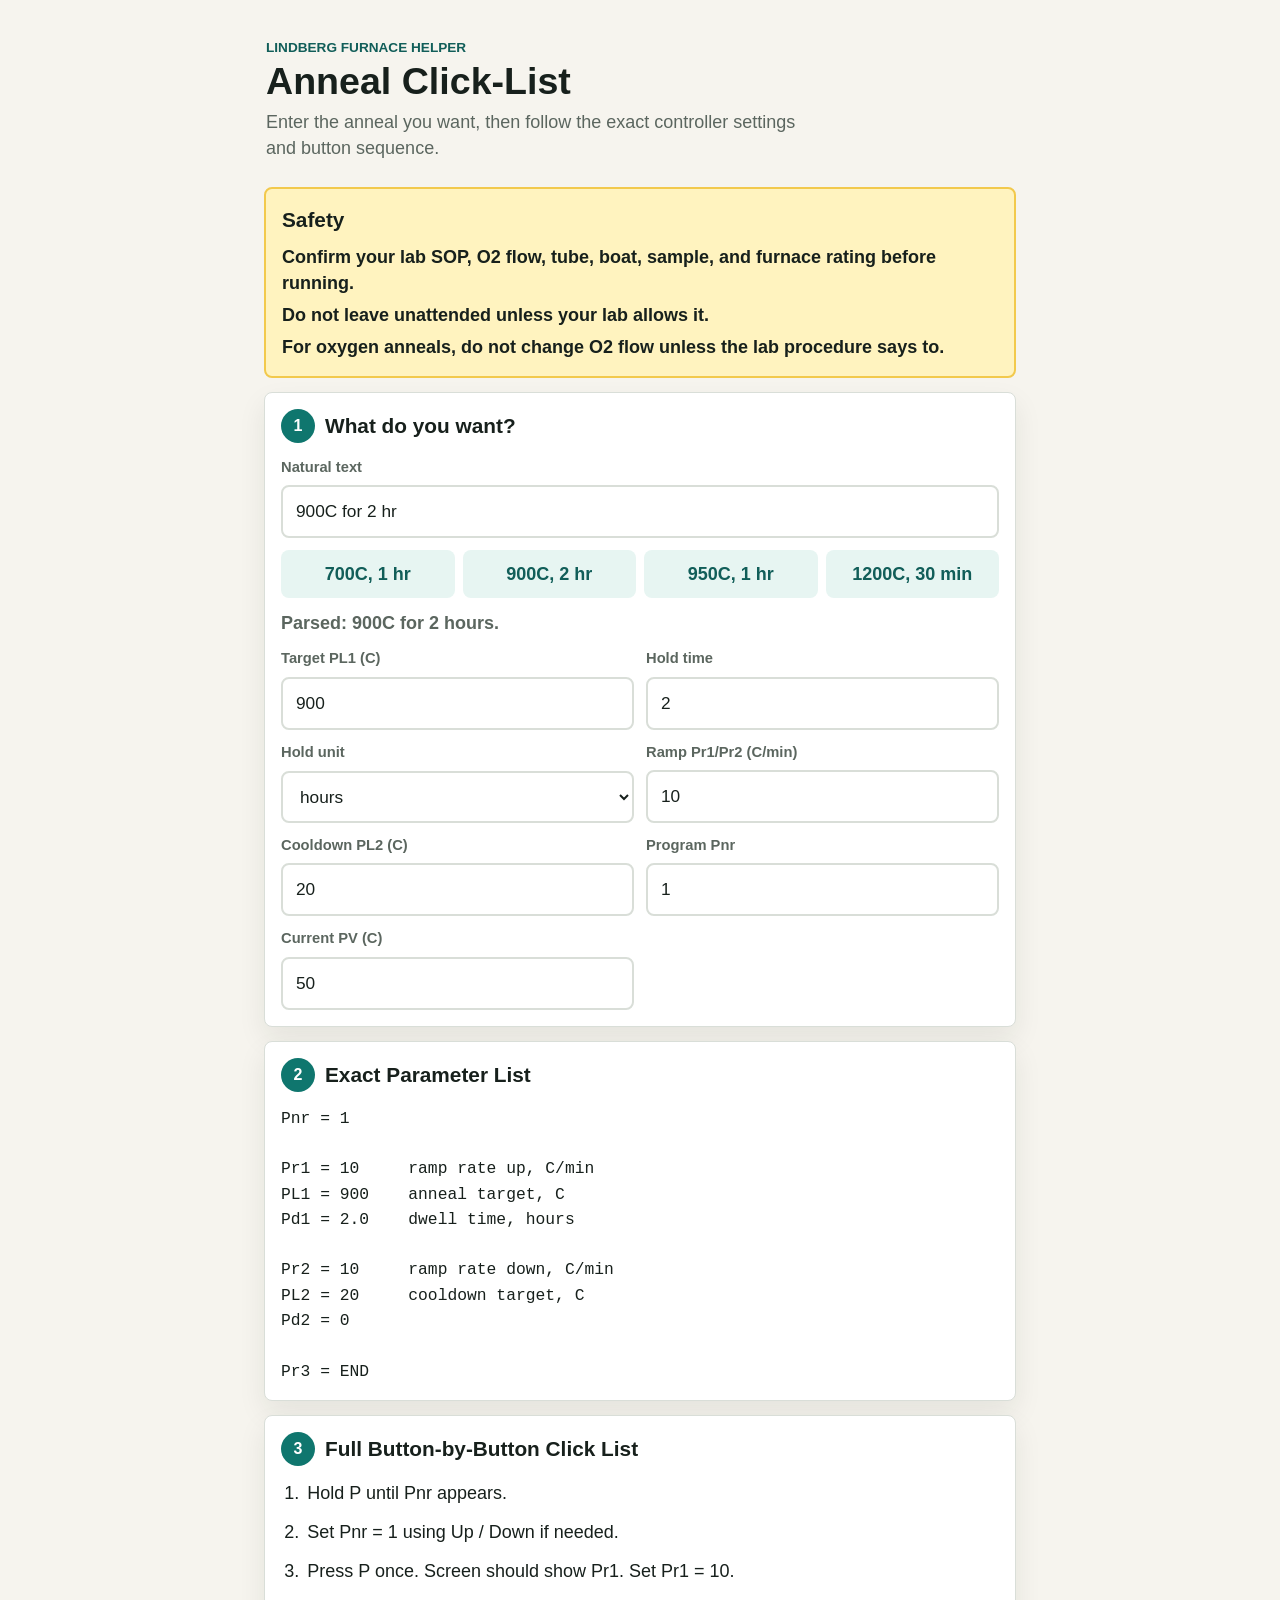
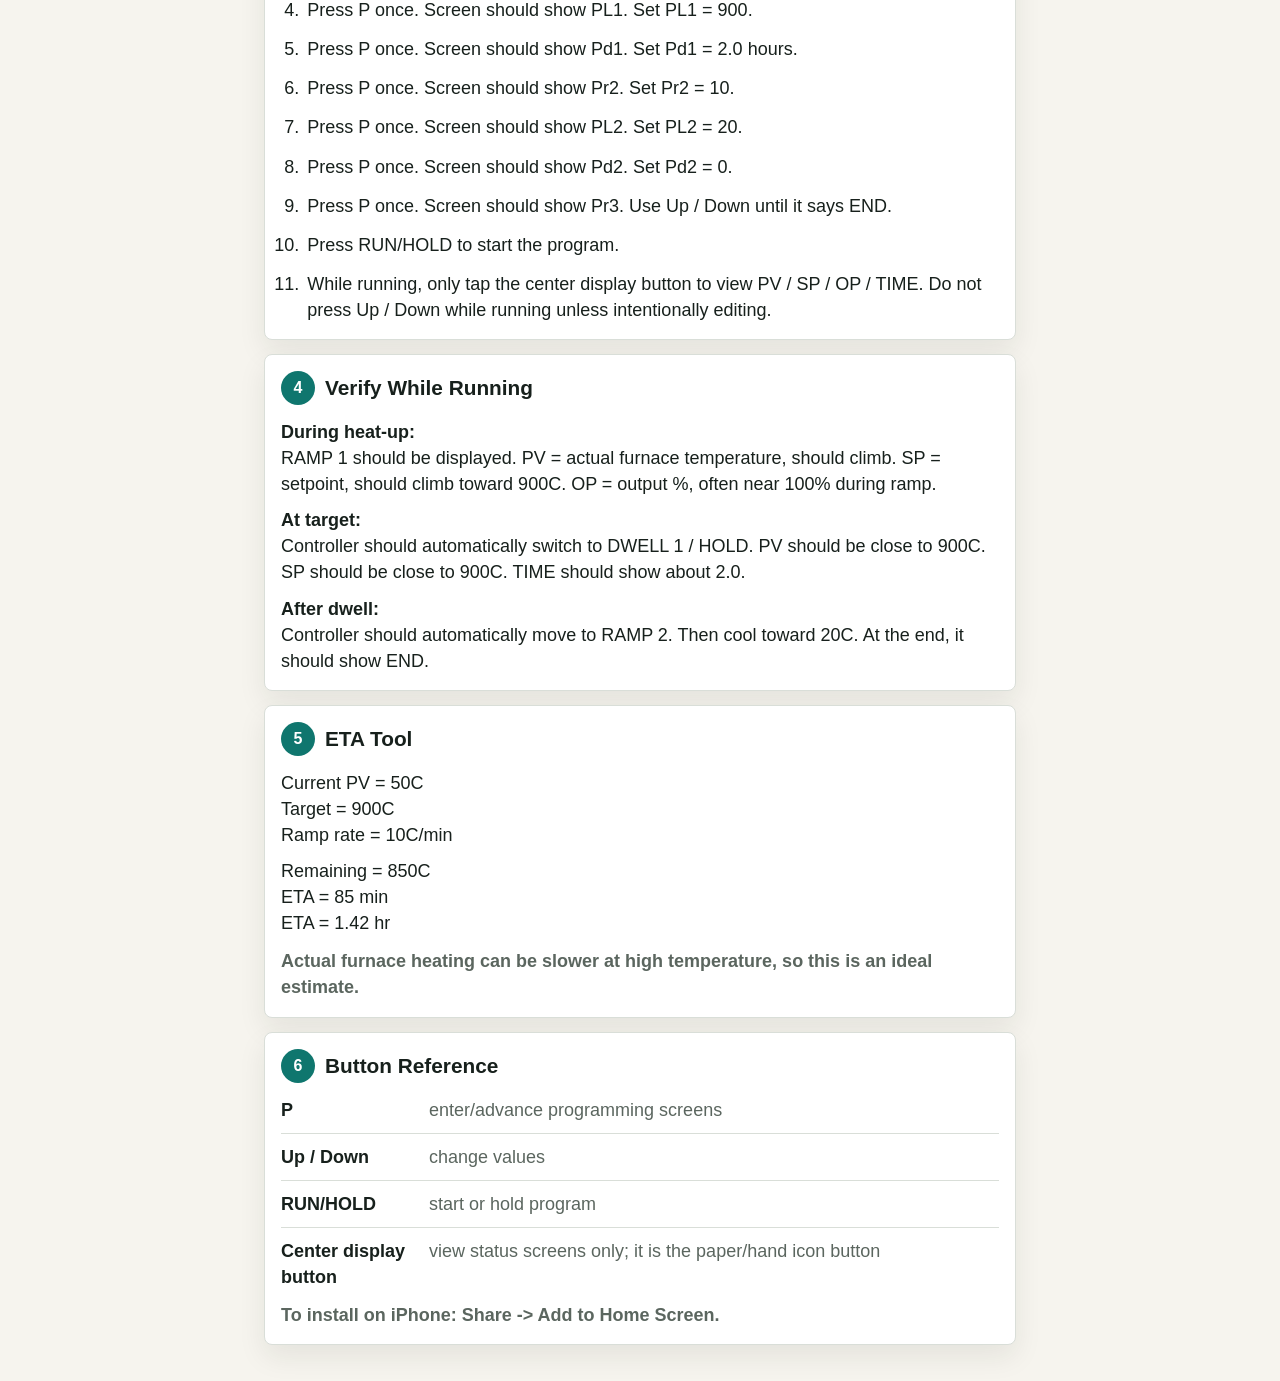
==== index.html @ ae01cc71 "Add anneal click-list app" ====
<!doctype html>
<html lang="en">
  <head>
    <meta charset="utf-8">
    <meta name="viewport" content="width=device-width, initial-scale=1, viewport-fit=cover">
    <meta name="theme-color" content="#f7c948">
    <meta name="apple-mobile-web-app-capable" content="yes">
    <meta name="apple-mobile-web-app-title" content="Anneal List">
    <meta name="apple-mobile-web-app-status-bar-style" content="default">
    <title>Anneal Click-List</title>
    <link rel="manifest" href="manifest.json">
    <link rel="stylesheet" href="style.css">
  </head>
  <body>
    <main class="app-shell">
      <header class="page-header">
        <p class="eyebrow">Lindberg furnace helper</p>
        <h1>Anneal Click-List</h1>
        <p class="subtitle">Enter the anneal you want, then follow the exact controller settings and button sequence.</p>
      </header>

      <section class="safety-box" aria-label="Safety warning">
        <h2>Safety</h2>
        <p>Confirm your lab SOP, O2 flow, tube, boat, sample, and furnace rating before running.</p>
        <p>Do not leave unattended unless your lab allows it.</p>
        <p>For oxygen anneals, do not change O2 flow unless the lab procedure says to.</p>
      </section>

      <section class="section-card" aria-labelledby="want-heading">
        <div class="section-heading">
          <span class="section-number">1</span>
          <h2 id="want-heading">What do you want?</h2>
        </div>

        <label class="field field-wide" for="naturalInput">
          <span>Natural text</span>
          <input id="naturalInput" type="text" inputmode="text" autocomplete="off" placeholder="900C for 2 hr">
        </label>

        <div class="preset-grid" aria-label="Quick presets">
          <button type="button" class="preset" data-preset-temp="700" data-preset-time="1" data-preset-unit="hours">700C, 1 hr</button>
          <button type="button" class="preset" data-preset-temp="900" data-preset-time="2" data-preset-unit="hours">900C, 2 hr</button>
          <button type="button" class="preset" data-preset-temp="950" data-preset-time="1" data-preset-unit="hours">950C, 1 hr</button>
          <button type="button" class="preset" data-preset-temp="1200" data-preset-time="30" data-preset-unit="minutes">1200C, 30 min</button>
        </div>

        <div id="parseStatus" class="status-note" role="status" aria-live="polite"></div>

        <div class="manual-grid">
          <label class="field" for="targetTemp">
            <span>Target PL1 (C)</span>
            <input id="targetTemp" type="number" inputmode="decimal" min="0" step="1">
          </label>

          <label class="field" for="holdTime">
            <span>Hold time</span>
            <input id="holdTime" type="number" inputmode="decimal" min="0" step="0.1">
          </label>

          <label class="field" for="holdUnit">
            <span>Hold unit</span>
            <select id="holdUnit">
              <option value="hours">hours</option>
              <option value="minutes">minutes</option>
            </select>
          </label>

          <label class="field" for="rampRate">
            <span>Ramp Pr1/Pr2 (C/min)</span>
            <input id="rampRate" type="number" inputmode="decimal" min="0" step="0.1">
          </label>

          <label class="field" for="cooldownTarget">
            <span>Cooldown PL2 (C)</span>
            <input id="cooldownTarget" type="number" inputmode="decimal" step="1">
          </label>

          <label class="field" for="programNumber">
            <span>Program Pnr</span>
            <input id="programNumber" type="number" inputmode="numeric" min="1" step="1">
          </label>

          <label class="field" for="currentPv">
            <span>Current PV (C)</span>
            <input id="currentPv" type="number" inputmode="decimal" step="1">
          </label>
        </div>
      </section>

      <section id="warnings" class="warning-list" aria-live="polite"></section>

      <section class="section-card" aria-labelledby="params-heading">
        <div class="section-heading">
          <span class="section-number">2</span>
          <h2 id="params-heading">Exact Parameter List</h2>
        </div>
        <pre id="parameterList" class="parameter-output"></pre>
        <div id="conversionNote" class="conversion-note"></div>
      </section>

      <section class="section-card" aria-labelledby="click-heading">
        <div class="section-heading">
          <span class="section-number">3</span>
          <h2 id="click-heading">Full Button-by-Button Click List</h2>
        </div>
        <ol id="clickList" class="click-list"></ol>
      </section>

      <section class="section-card" aria-labelledby="verify-heading">
        <div class="section-heading">
          <span class="section-number">4</span>
          <h2 id="verify-heading">Verify While Running</h2>
        </div>
        <div id="verifyList" class="verify-copy"></div>
      </section>

      <section class="section-card" aria-labelledby="eta-heading">
        <div class="section-heading">
          <span class="section-number">5</span>
          <h2 id="eta-heading">ETA Tool</h2>
        </div>
        <div id="etaOutput" class="eta-output"></div>
        <p class="plain-note">Actual furnace heating can be slower at high temperature, so this is an ideal estimate.</p>
      </section>

      <section class="section-card" aria-labelledby="reference-heading">
        <div class="section-heading">
          <span class="section-number">6</span>
          <h2 id="reference-heading">Button Reference</h2>
        </div>
        <dl class="button-reference">
          <div><dt>P</dt><dd>enter/advance programming screens</dd></div>
          <div><dt>Up / Down</dt><dd>change values</dd></div>
          <div><dt>RUN/HOLD</dt><dd>start or hold program</dd></div>
          <div><dt>Center display button</dt><dd>view status screens only; it is the paper/hand icon button</dd></div>
        </dl>
        <p class="home-note">To install on iPhone: Share -> Add to Home Screen.</p>
      </section>
    </main>

    <script src="script.js"></script>
  </body>
</html>
---- style.css ----
:root {
  color-scheme: light;
  --bg: #f6f4ee;
  --surface: #ffffff;
  --ink: #17201c;
  --muted: #5b665f;
  --border: #d9ded8;
  --accent: #0f766e;
  --accent-dark: #115e59;
  --yellow: #fff3bf;
  --yellow-border: #f2c94c;
  --warn: #8a3b12;
  --warn-bg: #fff1e8;
  --shadow: 0 12px 28px rgba(23, 32, 28, 0.08);
}

* {
  box-sizing: border-box;
}

html {
  -webkit-text-size-adjust: 100%;
}

body {
  margin: 0;
  background: var(--bg);
  color: var(--ink);
  font-family: -apple-system, BlinkMacSystemFont, "Segoe UI", Roboto, Arial, sans-serif;
  font-size: 18px;
  line-height: 1.45;
}

button,
input,
select {
  font: inherit;
}

button {
  min-height: 48px;
  border: 0;
  cursor: pointer;
}

.app-shell {
  width: min(100%, 780px);
  margin: 0 auto;
  padding: 18px 14px calc(36px + env(safe-area-inset-bottom));
}

.page-header {
  padding: 10px 2px 12px;
}

.eyebrow {
  margin: 0 0 4px;
  color: var(--accent-dark);
  font-size: 0.85rem;
  font-weight: 800;
  text-transform: uppercase;
}

h1,
h2,
p {
  margin-top: 0;
}

h1 {
  margin-bottom: 8px;
  font-size: 2.35rem;
  line-height: 1.05;
  letter-spacing: 0;
}

h2 {
  margin-bottom: 0;
  font-size: 1.3rem;
  letter-spacing: 0;
}

.subtitle {
  max-width: 34rem;
  margin-bottom: 0;
  color: var(--muted);
}

.safety-box,
.section-card,
.warning-list {
  margin-top: 14px;
  border-radius: 8px;
}

.safety-box {
  padding: 16px;
  border: 2px solid var(--yellow-border);
  background: var(--yellow);
}

.safety-box h2 {
  margin-bottom: 8px;
}

.safety-box p {
  margin-bottom: 6px;
  font-weight: 650;
}

.safety-box p:last-child {
  margin-bottom: 0;
}

.section-card {
  padding: 16px;
  border: 1px solid var(--border);
  background: var(--surface);
  box-shadow: var(--shadow);
}

.section-heading {
  display: flex;
  align-items: center;
  gap: 10px;
  margin-bottom: 14px;
}

.section-number {
  display: inline-grid;
  flex: 0 0 34px;
  width: 34px;
  height: 34px;
  place-items: center;
  border-radius: 50%;
  background: var(--accent);
  color: #ffffff;
  font-size: 1rem;
  font-weight: 800;
}

.field {
  display: grid;
  gap: 7px;
}

.field span {
  color: var(--muted);
  font-size: 0.92rem;
  font-weight: 750;
}

.field input,
.field select {
  width: 100%;
  min-height: 52px;
  padding: 12px 13px;
  border: 2px solid var(--border);
  border-radius: 8px;
  background: #ffffff;
  color: var(--ink);
  font-size: 1.08rem;
}

.field input:focus,
.field select:focus {
  border-color: var(--accent);
  outline: 3px solid rgba(15, 118, 110, 0.18);
}

.field-wide {
  margin-bottom: 12px;
}

.preset-grid {
  display: grid;
  grid-template-columns: repeat(2, minmax(0, 1fr));
  gap: 8px;
  margin-bottom: 12px;
}

.preset {
  padding: 10px 8px;
  border-radius: 8px;
  background: #e7f5f2;
  color: var(--accent-dark);
  font-weight: 800;
}

.preset:active {
  transform: translateY(1px);
}

.status-note {
  min-height: 26px;
  margin-bottom: 12px;
  color: var(--muted);
  font-weight: 700;
}

.status-note.error {
  color: var(--warn);
}

.manual-grid {
  display: grid;
  grid-template-columns: 1fr;
  gap: 12px;
}

.warning-list {
  display: none;
  padding: 14px 16px;
  border: 2px solid #f4a261;
  background: var(--warn-bg);
  color: var(--warn);
  font-weight: 800;
}

.warning-list.visible {
  display: grid;
  gap: 8px;
}

.parameter-output {
  margin: 0;
  overflow-x: auto;
  white-space: pre;
  font-family: ui-monospace, SFMono-Regular, Menlo, Consolas, monospace;
  font-size: 1.02rem;
  line-height: 1.55;
}

.conversion-note,
.plain-note,
.home-note {
  margin-top: 12px;
  margin-bottom: 0;
  color: var(--muted);
  font-weight: 650;
}

.conversion-note {
  display: none;
  padding: 12px;
  border-left: 5px solid var(--accent);
  background: #edf7f5;
  color: var(--ink);
}

.conversion-note.visible {
  display: block;
}

.click-list {
  margin: 0;
  padding-left: 1.45rem;
}

.click-list li {
  margin-bottom: 13px;
  padding-left: 3px;
}

.click-list li:last-child {
  margin-bottom: 0;
}

.verify-copy p,
.eta-output p {
  margin-bottom: 10px;
}

.verify-copy p:last-child,
.eta-output p:last-child {
  margin-bottom: 0;
}

.button-reference {
  display: grid;
  gap: 10px;
  margin: 0;
}

.button-reference div {
  display: grid;
  grid-template-columns: 138px 1fr;
  gap: 10px;
  align-items: start;
  padding-bottom: 10px;
  border-bottom: 1px solid var(--border);
}

.button-reference div:last-child {
  padding-bottom: 0;
  border-bottom: 0;
}

.button-reference dt {
  font-weight: 850;
}

.button-reference dd {
  margin: 0;
  color: var(--muted);
}

@media (min-width: 680px) {
  .app-shell {
    padding-top: 28px;
  }

  .manual-grid {
    grid-template-columns: repeat(2, minmax(0, 1fr));
  }

  .preset-grid {
    grid-template-columns: repeat(4, minmax(0, 1fr));
  }
}

@media (max-width: 390px) {
  body {
    font-size: 17px;
  }

  h1 {
    font-size: 2rem;
  }

  .section-card,
  .safety-box {
    padding: 14px;
  }

  .button-reference div {
    grid-template-columns: 1fr;
    gap: 2px;
  }
}
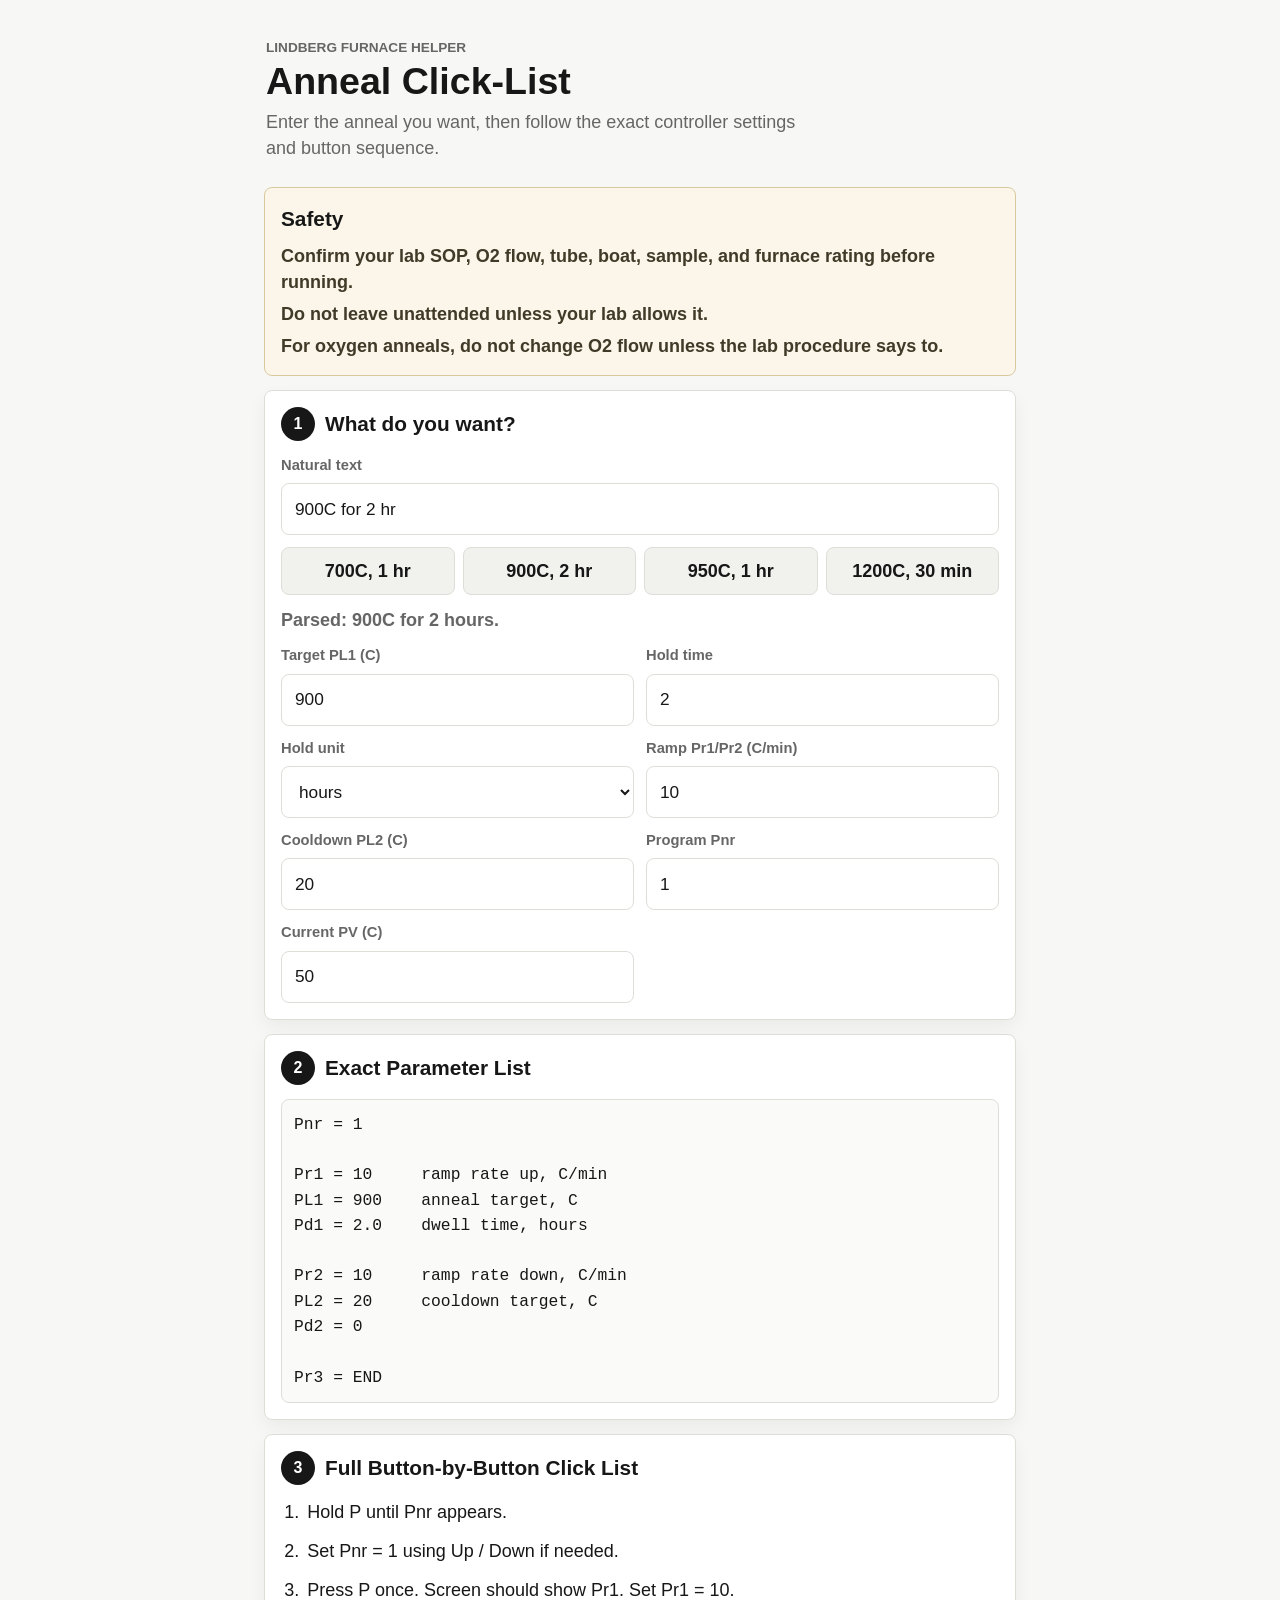
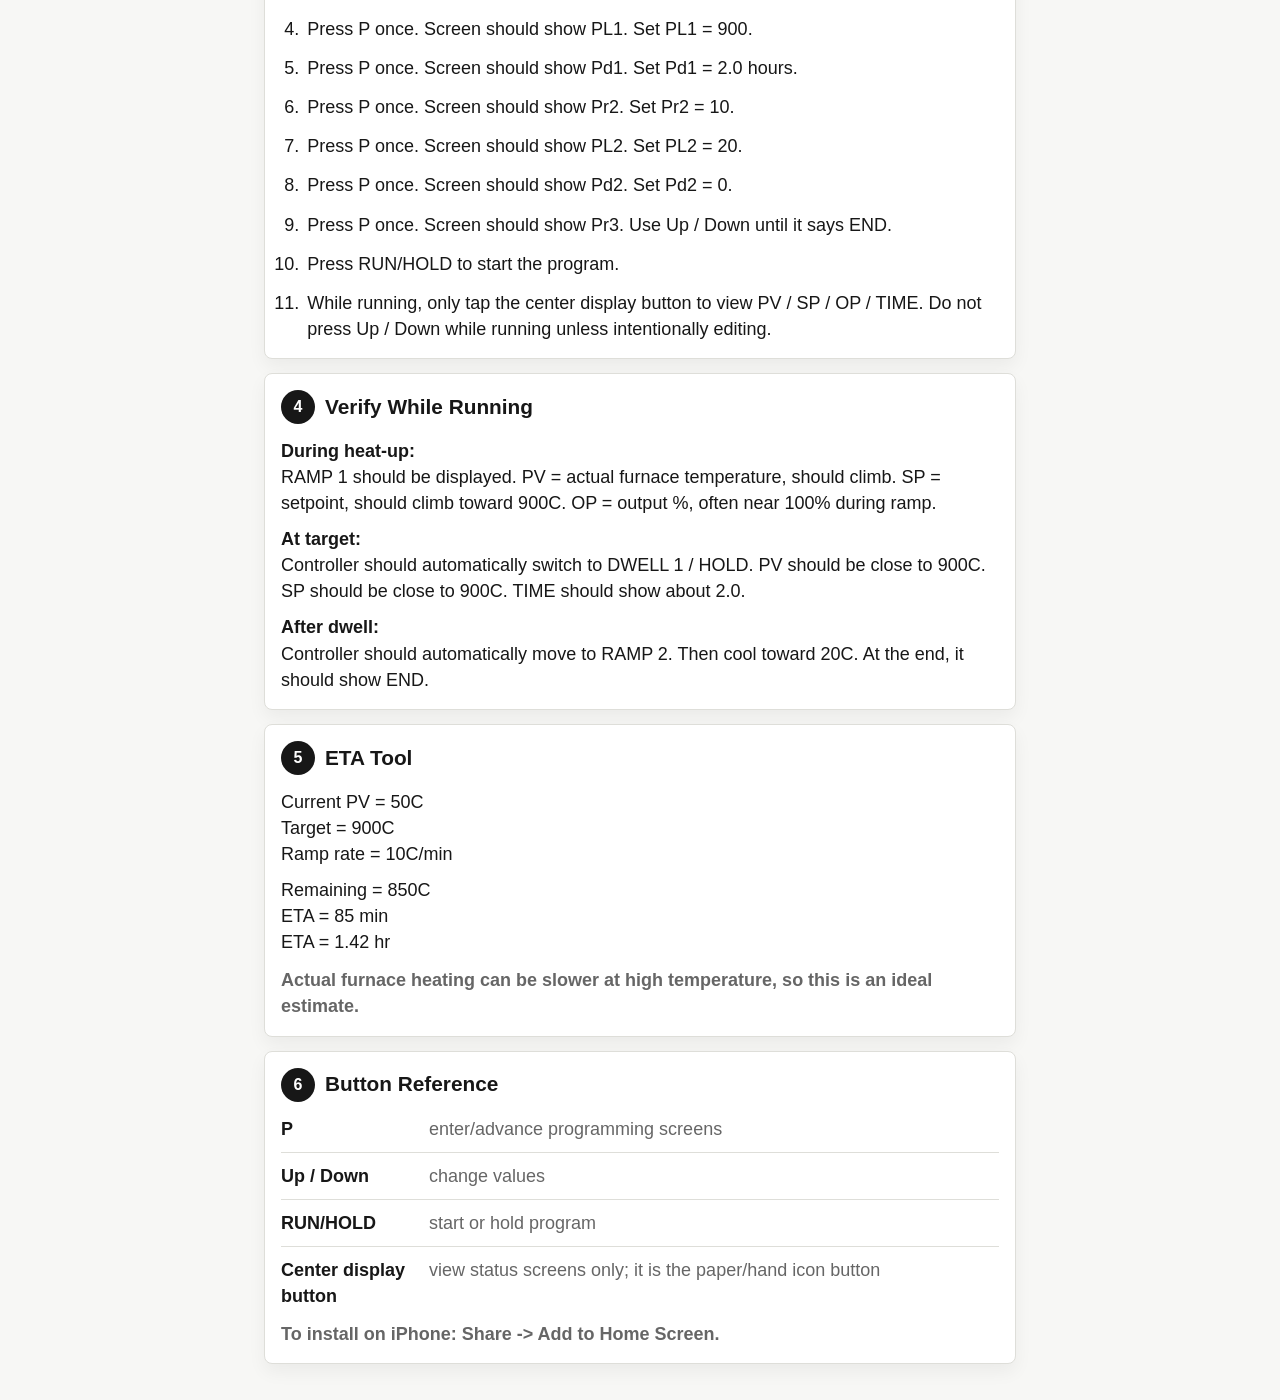
==== commit bc59f098: "Restyle app with sleek neutral design" ====
--- a/index.html
+++ b/index.html
@@ -3,7 +3,7 @@
   <head>
     <meta charset="utf-8">
     <meta name="viewport" content="width=device-width, initial-scale=1, viewport-fit=cover">
-    <meta name="theme-color" content="#f7c948">
+    <meta name="theme-color" content="#171717">
     <meta name="apple-mobile-web-app-capable" content="yes">
     <meta name="apple-mobile-web-app-title" content="Anneal List">
     <meta name="apple-mobile-web-app-status-bar-style" content="default">
--- a/style.css
+++ b/style.css
@@ -1,17 +1,18 @@
 :root {
   color-scheme: light;
-  --bg: #f6f4ee;
+  --bg: #f7f7f5;
   --surface: #ffffff;
-  --ink: #17201c;
-  --muted: #5b665f;
-  --border: #d9ded8;
-  --accent: #0f766e;
-  --accent-dark: #115e59;
-  --yellow: #fff3bf;
-  --yellow-border: #f2c94c;
+  --surface-muted: #f1f1ee;
+  --ink: #171717;
+  --muted: #666666;
+  --border: #deded9;
+  --accent: #171717;
+  --accent-dark: #171717;
+  --yellow: #fbf6e9;
+  --yellow-border: #d8c99d;
   --warn: #8a3b12;
-  --warn-bg: #fff1e8;
-  --shadow: 0 12px 28px rgba(23, 32, 28, 0.08);
+  --warn-bg: #fff7ed;
+  --shadow: 0 8px 18px rgba(0, 0, 0, 0.05);
 }
 
 * {
@@ -55,7 +56,7 @@
 
 .eyebrow {
   margin: 0 0 4px;
-  color: var(--accent-dark);
+  color: var(--muted);
   font-size: 0.85rem;
   font-weight: 800;
   text-transform: uppercase;
@@ -95,7 +96,7 @@
 
 .safety-box {
   padding: 16px;
-  border: 2px solid var(--yellow-border);
+  border: 1px solid var(--yellow-border);
   background: var(--yellow);
 }
 
@@ -105,6 +106,7 @@
 
 .safety-box p {
   margin-bottom: 6px;
+  color: #423a28;
   font-weight: 650;
 }
 
@@ -133,7 +135,7 @@
   height: 34px;
   place-items: center;
   border-radius: 50%;
-  background: var(--accent);
+  background: var(--ink);
   color: #ffffff;
   font-size: 1rem;
   font-weight: 800;
@@ -155,7 +157,7 @@
   width: 100%;
   min-height: 52px;
   padding: 12px 13px;
-  border: 2px solid var(--border);
+  border: 1px solid var(--border);
   border-radius: 8px;
   background: #ffffff;
   color: var(--ink);
@@ -164,8 +166,8 @@
 
 .field input:focus,
 .field select:focus {
-  border-color: var(--accent);
-  outline: 3px solid rgba(15, 118, 110, 0.18);
+  border-color: var(--ink);
+  outline: 3px solid rgba(23, 23, 23, 0.12);
 }
 
 .field-wide {
@@ -182,8 +184,9 @@
 .preset {
   padding: 10px 8px;
   border-radius: 8px;
-  background: #e7f5f2;
-  color: var(--accent-dark);
+  border: 1px solid var(--border);
+  background: var(--surface-muted);
+  color: var(--ink);
   font-weight: 800;
 }
 
@@ -211,7 +214,7 @@
 .warning-list {
   display: none;
   padding: 14px 16px;
-  border: 2px solid #f4a261;
+  border: 1px solid #e3b281;
   background: var(--warn-bg);
   color: var(--warn);
   font-weight: 800;
@@ -224,6 +227,10 @@
 
 .parameter-output {
   margin: 0;
+  padding: 12px;
+  border: 1px solid var(--border);
+  border-radius: 8px;
+  background: #fafaf8;
   overflow-x: auto;
   white-space: pre;
   font-family: ui-monospace, SFMono-Regular, Menlo, Consolas, monospace;
@@ -243,8 +250,8 @@
 .conversion-note {
   display: none;
   padding: 12px;
-  border-left: 5px solid var(--accent);
-  background: #edf7f5;
+  border-left: 4px solid var(--ink);
+  background: var(--surface-muted);
   color: var(--ink);
 }
 
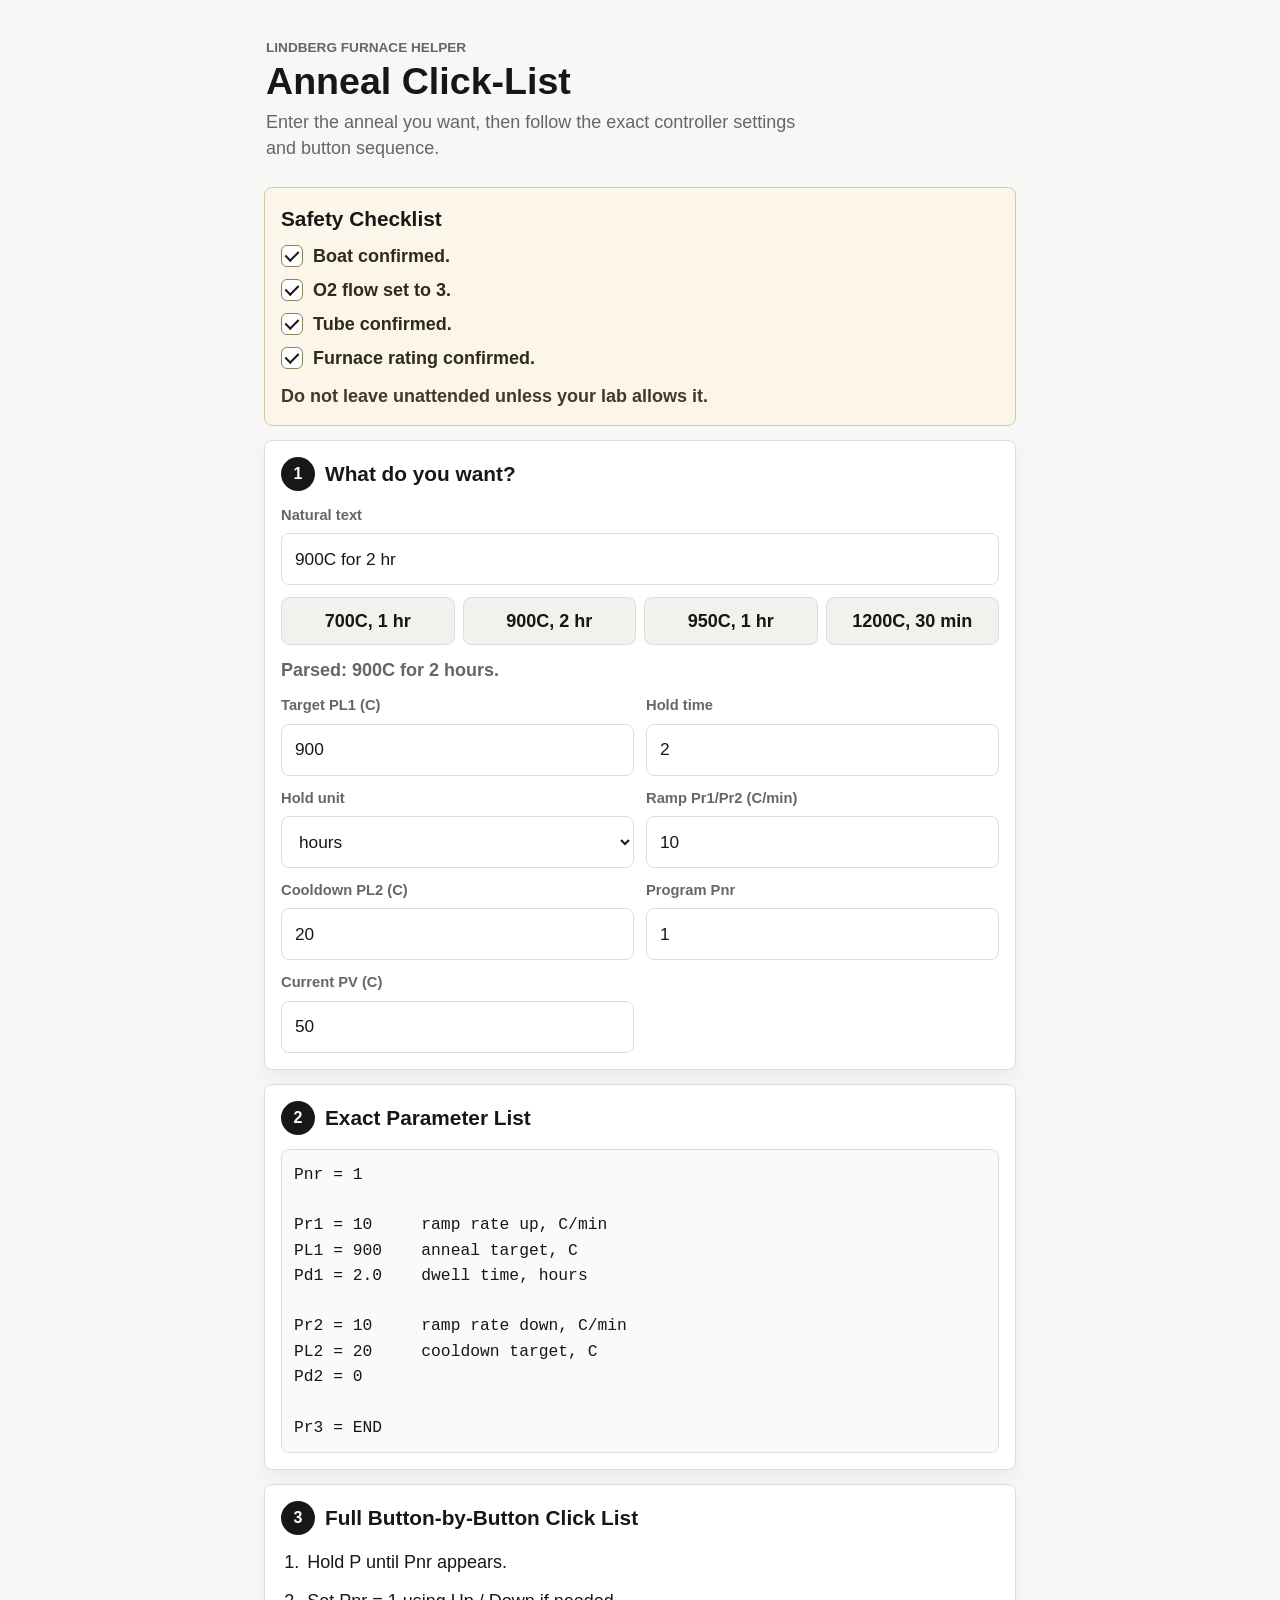
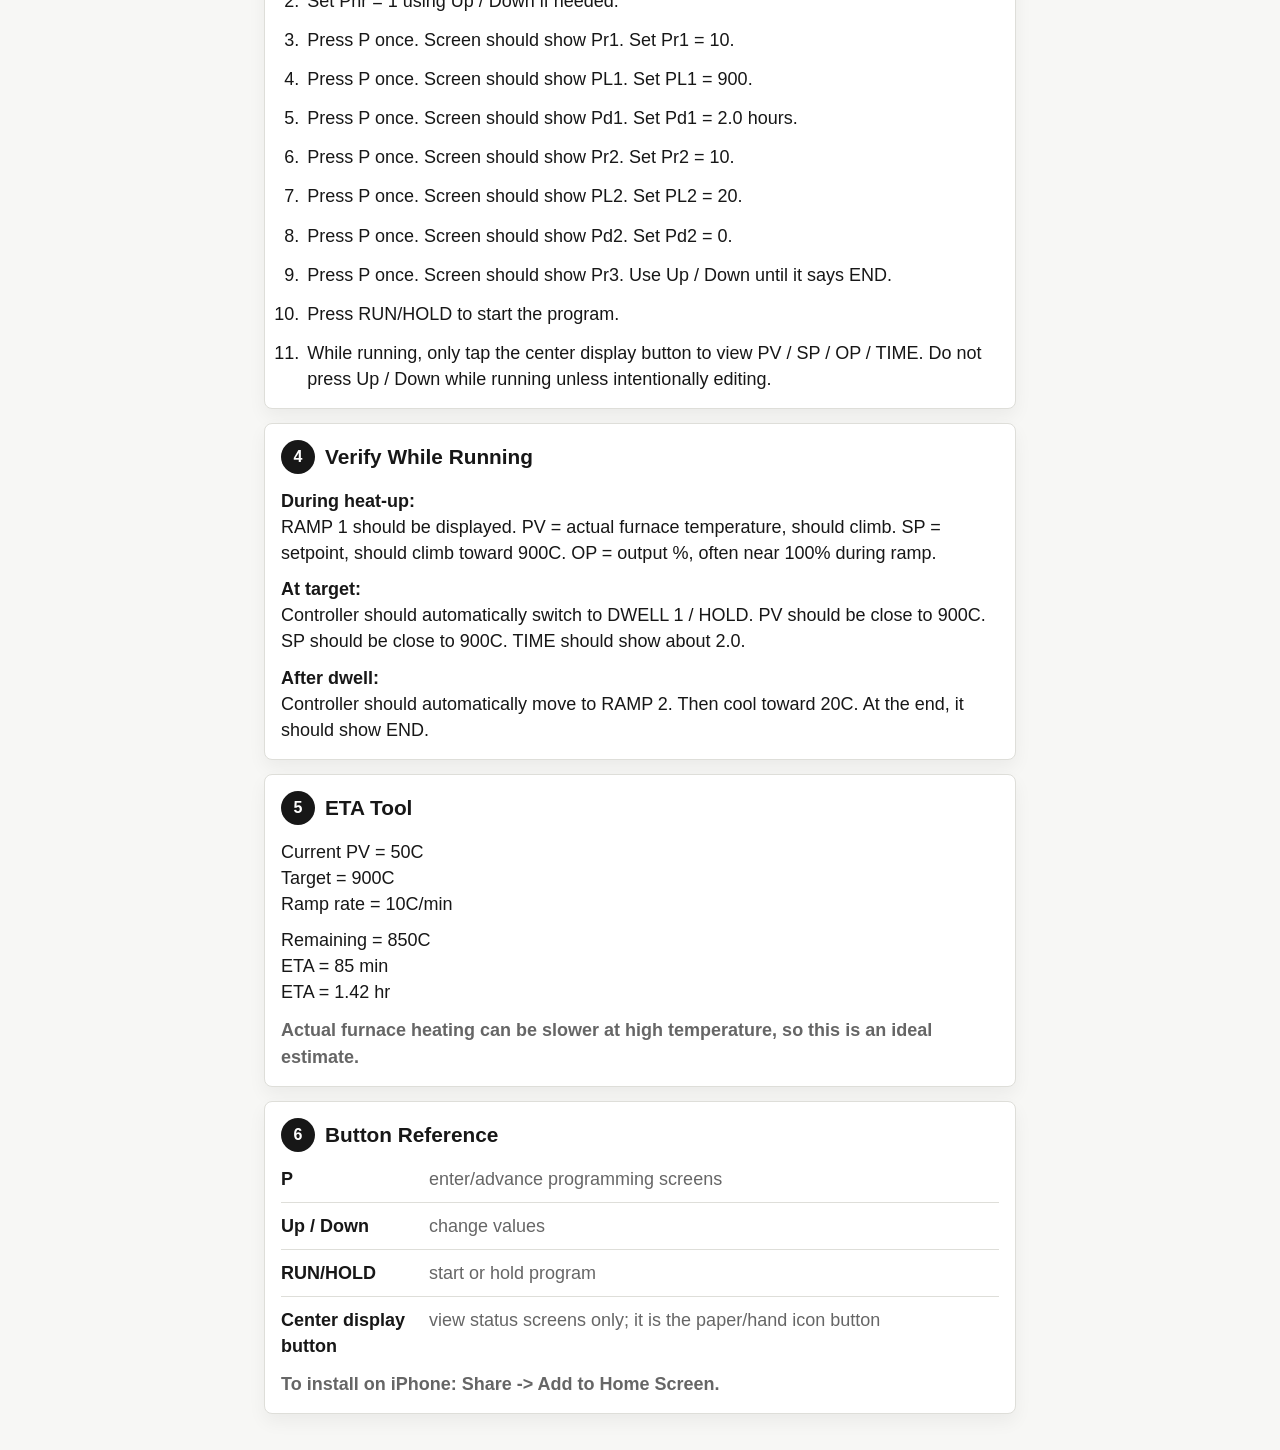
==== commit 0784b831: "Convert safety section to checklist" ====
--- a/index.html
+++ b/index.html
@@ -19,11 +19,15 @@
         <p class="subtitle">Enter the anneal you want, then follow the exact controller settings and button sequence.</p>
       </header>
 
-      <section class="safety-box" aria-label="Safety warning">
-        <h2>Safety</h2>
-        <p>Confirm your lab SOP, O2 flow, tube, boat, sample, and furnace rating before running.</p>
+      <section class="safety-box" aria-label="Safety checklist">
+        <h2>Safety Checklist</h2>
+        <ul class="safety-checklist">
+          <li><span class="checkmark" aria-hidden="true"></span><span>Boat confirmed.</span></li>
+          <li><span class="checkmark" aria-hidden="true"></span><span>O2 flow set to 3.</span></li>
+          <li><span class="checkmark" aria-hidden="true"></span><span>Tube confirmed.</span></li>
+          <li><span class="checkmark" aria-hidden="true"></span><span>Furnace rating confirmed.</span></li>
+        </ul>
         <p>Do not leave unattended unless your lab allows it.</p>
-        <p>For oxygen anneals, do not change O2 flow unless the lab procedure says to.</p>
       </section>
 
       <section class="section-card" aria-labelledby="want-heading">
--- a/style.css
+++ b/style.css
@@ -104,6 +104,45 @@
   margin-bottom: 8px;
 }
 
+.safety-checklist {
+  display: grid;
+  gap: 8px;
+  margin: 0 0 12px;
+  padding: 0;
+  list-style: none;
+}
+
+.safety-checklist li {
+  display: grid;
+  grid-template-columns: 24px 1fr;
+  gap: 8px;
+  align-items: start;
+  color: #2f2a1d;
+  font-weight: 750;
+}
+
+.checkmark {
+  position: relative;
+  width: 22px;
+  height: 22px;
+  margin-top: 2px;
+  border: 1px solid #8d835f;
+  border-radius: 6px;
+  background: #ffffff;
+}
+
+.checkmark::after {
+  position: absolute;
+  left: 6px;
+  top: 2px;
+  width: 6px;
+  height: 11px;
+  border: solid var(--ink);
+  border-width: 0 2px 2px 0;
+  content: "";
+  transform: rotate(45deg);
+}
+
 .safety-box p {
   margin-bottom: 6px;
   color: #423a28;
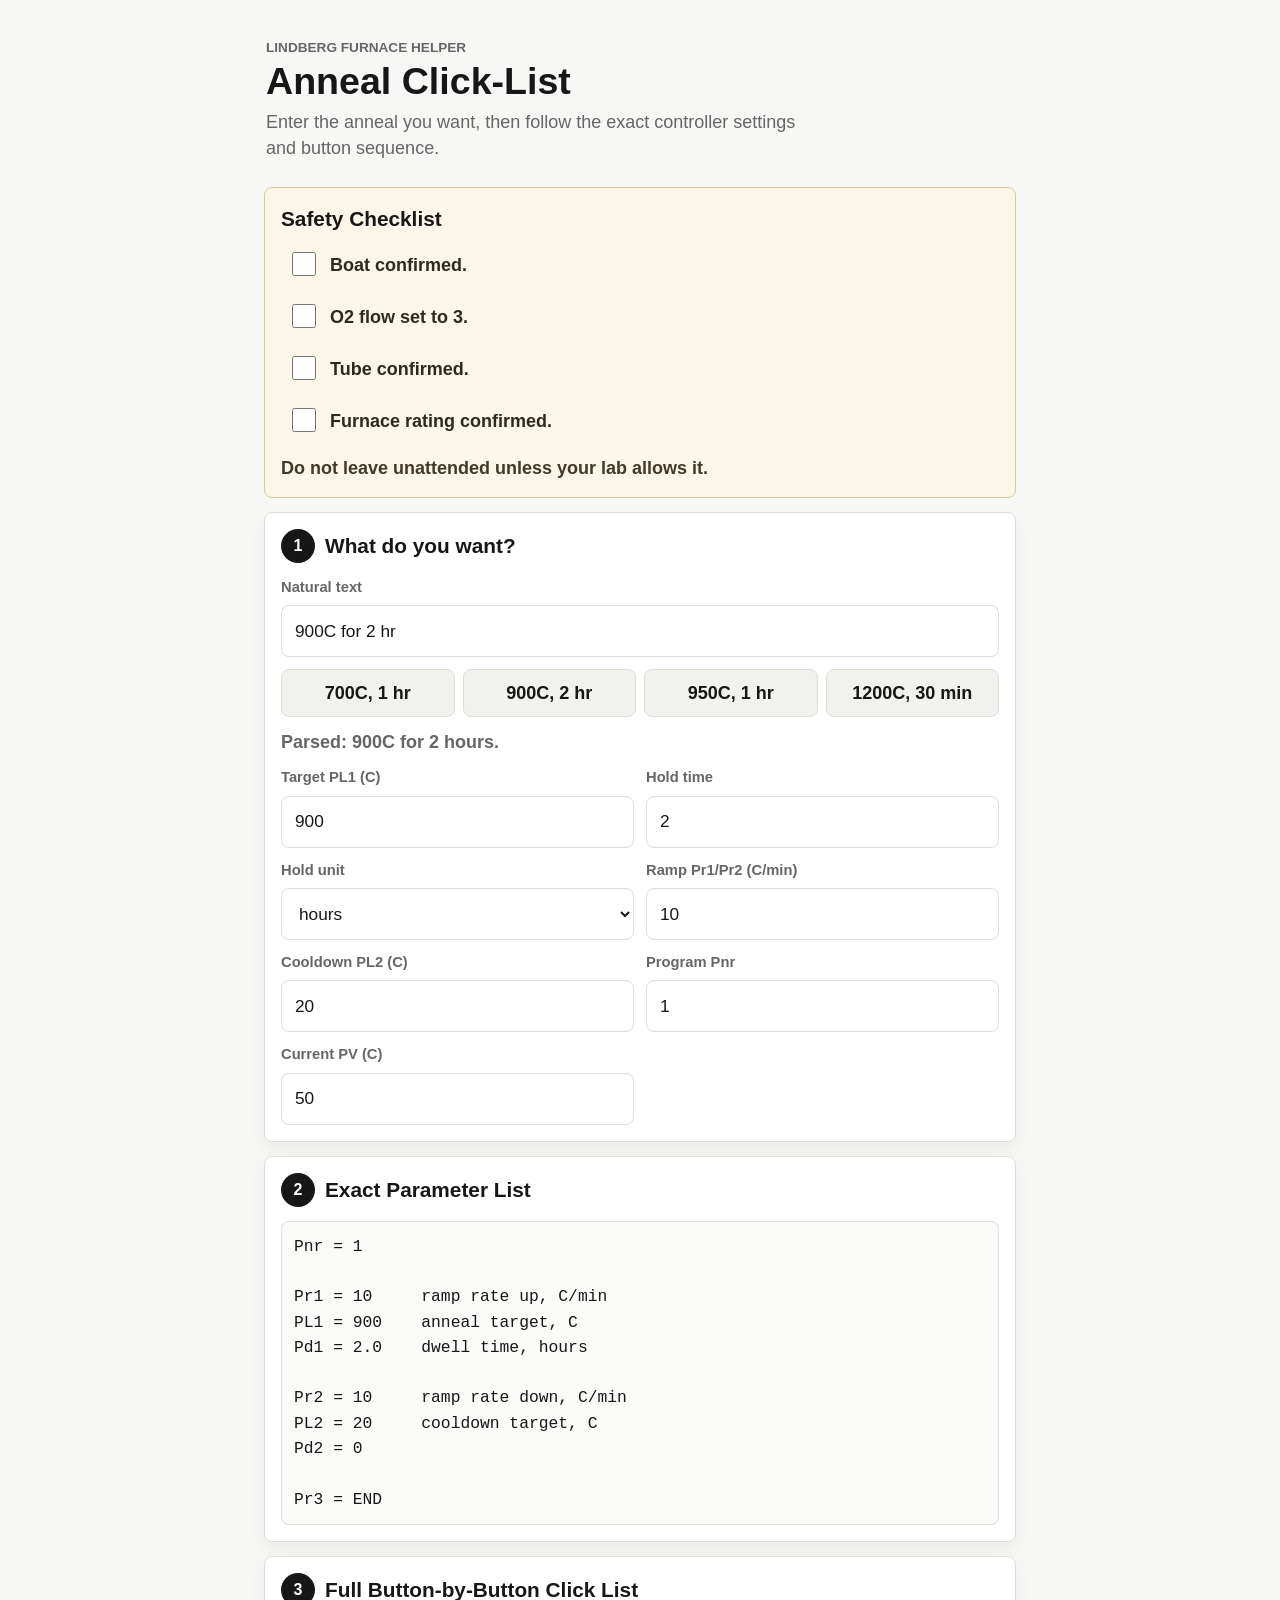
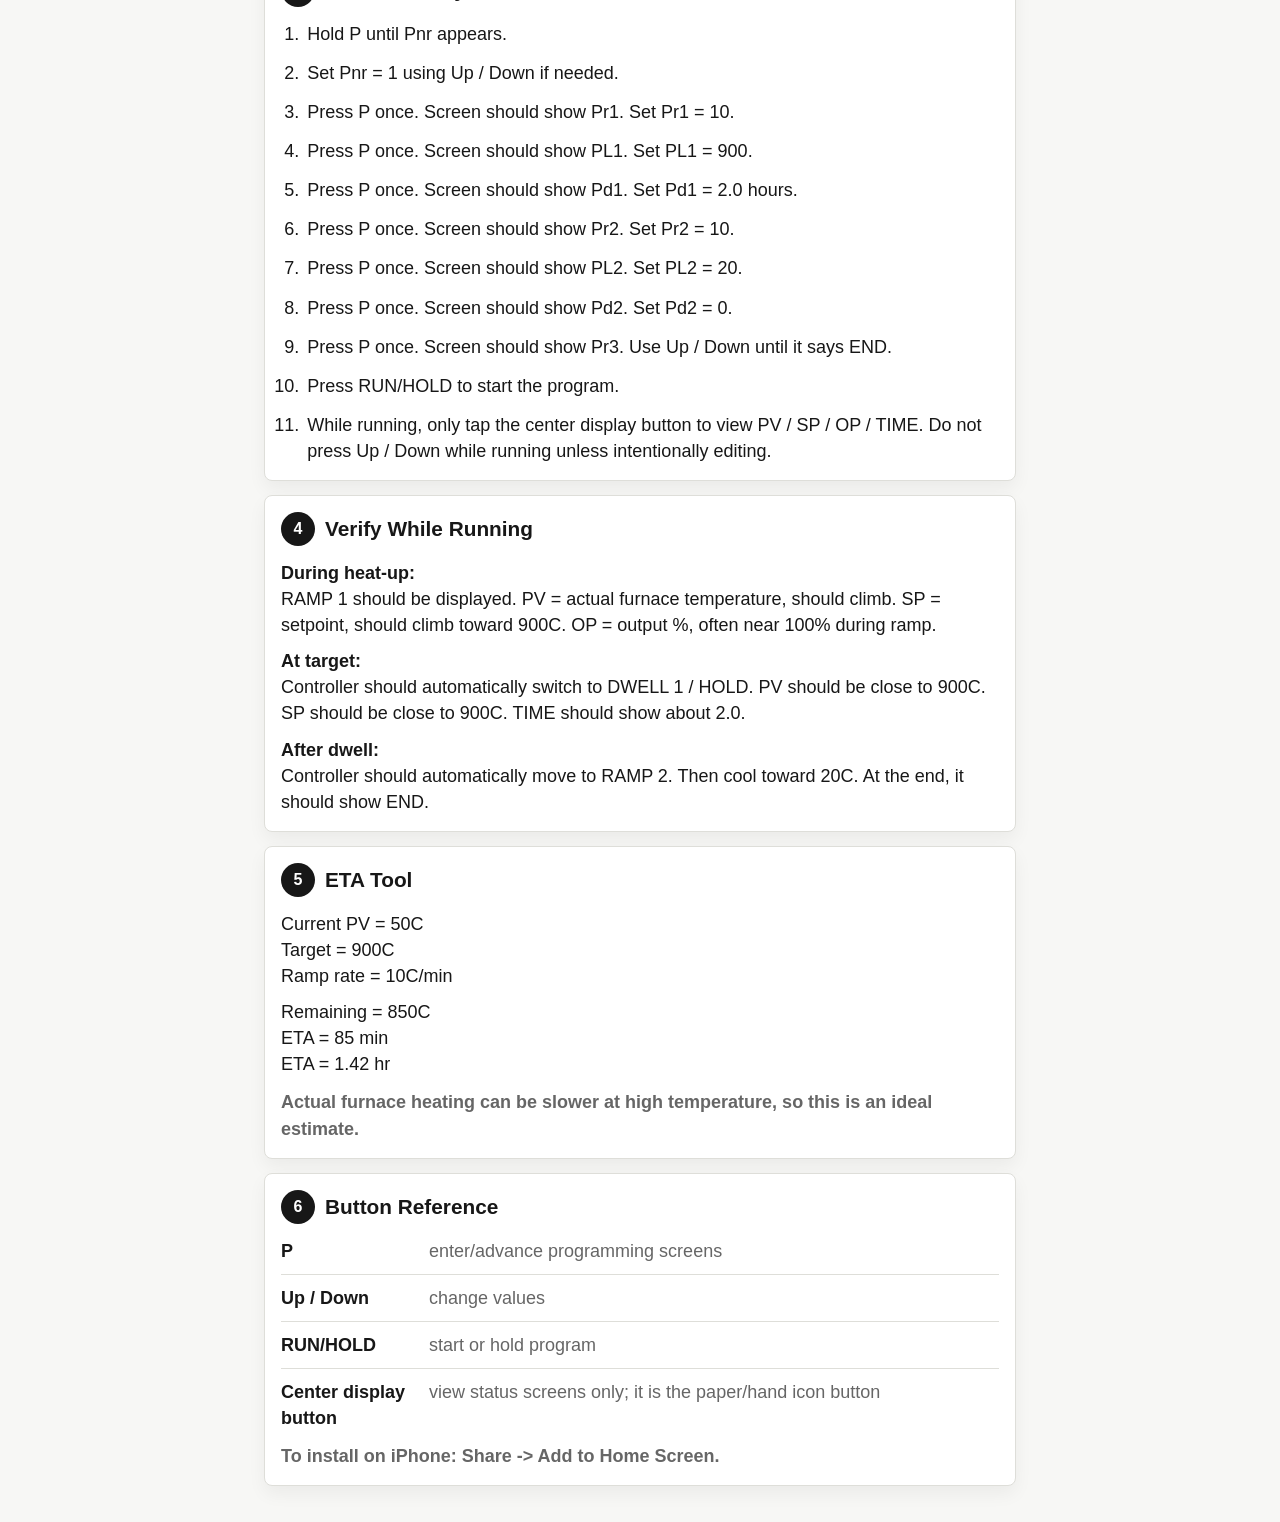
==== commit 5ee4ff2f: "Make safety checklist interactive" ====
--- a/index.html
+++ b/index.html
@@ -22,10 +22,30 @@
       <section class="safety-box" aria-label="Safety checklist">
         <h2>Safety Checklist</h2>
         <ul class="safety-checklist">
-          <li><span class="checkmark" aria-hidden="true"></span><span>Boat confirmed.</span></li>
-          <li><span class="checkmark" aria-hidden="true"></span><span>O2 flow set to 3.</span></li>
-          <li><span class="checkmark" aria-hidden="true"></span><span>Tube confirmed.</span></li>
-          <li><span class="checkmark" aria-hidden="true"></span><span>Furnace rating confirmed.</span></li>
+          <li>
+            <label>
+              <input type="checkbox" class="safety-check" data-safety-key="boat">
+              <span>Boat confirmed.</span>
+            </label>
+          </li>
+          <li>
+            <label>
+              <input type="checkbox" class="safety-check" data-safety-key="o2-flow">
+              <span>O2 flow set to 3.</span>
+            </label>
+          </li>
+          <li>
+            <label>
+              <input type="checkbox" class="safety-check" data-safety-key="tube">
+              <span>Tube confirmed.</span>
+            </label>
+          </li>
+          <li>
+            <label>
+              <input type="checkbox" class="safety-check" data-safety-key="furnace-rating">
+              <span>Furnace rating confirmed.</span>
+            </label>
+          </li>
         </ul>
         <p>Do not leave unattended unless your lab allows it.</p>
       </section>
--- a/style.css
+++ b/style.css
@@ -113,34 +113,31 @@
 }
 
 .safety-checklist li {
-  display: grid;
-  grid-template-columns: 24px 1fr;
-  gap: 8px;
-  align-items: start;
   color: #2f2a1d;
   font-weight: 750;
 }
 
-.checkmark {
-  position: relative;
-  width: 22px;
-  height: 22px;
-  margin-top: 2px;
-  border: 1px solid #8d835f;
-  border-radius: 6px;
-  background: #ffffff;
-}
-
-.checkmark::after {
-  position: absolute;
-  left: 6px;
-  top: 2px;
-  width: 6px;
-  height: 11px;
-  border: solid var(--ink);
-  border-width: 0 2px 2px 0;
-  content: "";
-  transform: rotate(45deg);
+.safety-checklist label {
+  display: grid;
+  grid-template-columns: 28px 1fr;
+  gap: 10px;
+  align-items: start;
+  min-height: 44px;
+  padding: 8px 10px;
+  border: 1px solid transparent;
+  border-radius: 8px;
+}
+
+.safety-checklist label:has(input:checked) {
+  border-color: #d8c99d;
+  background: #fffaf0;
+}
+
+.safety-check {
+  width: 24px;
+  height: 24px;
+  margin: 0;
+  accent-color: var(--ink);
 }
 
 .safety-box p {
